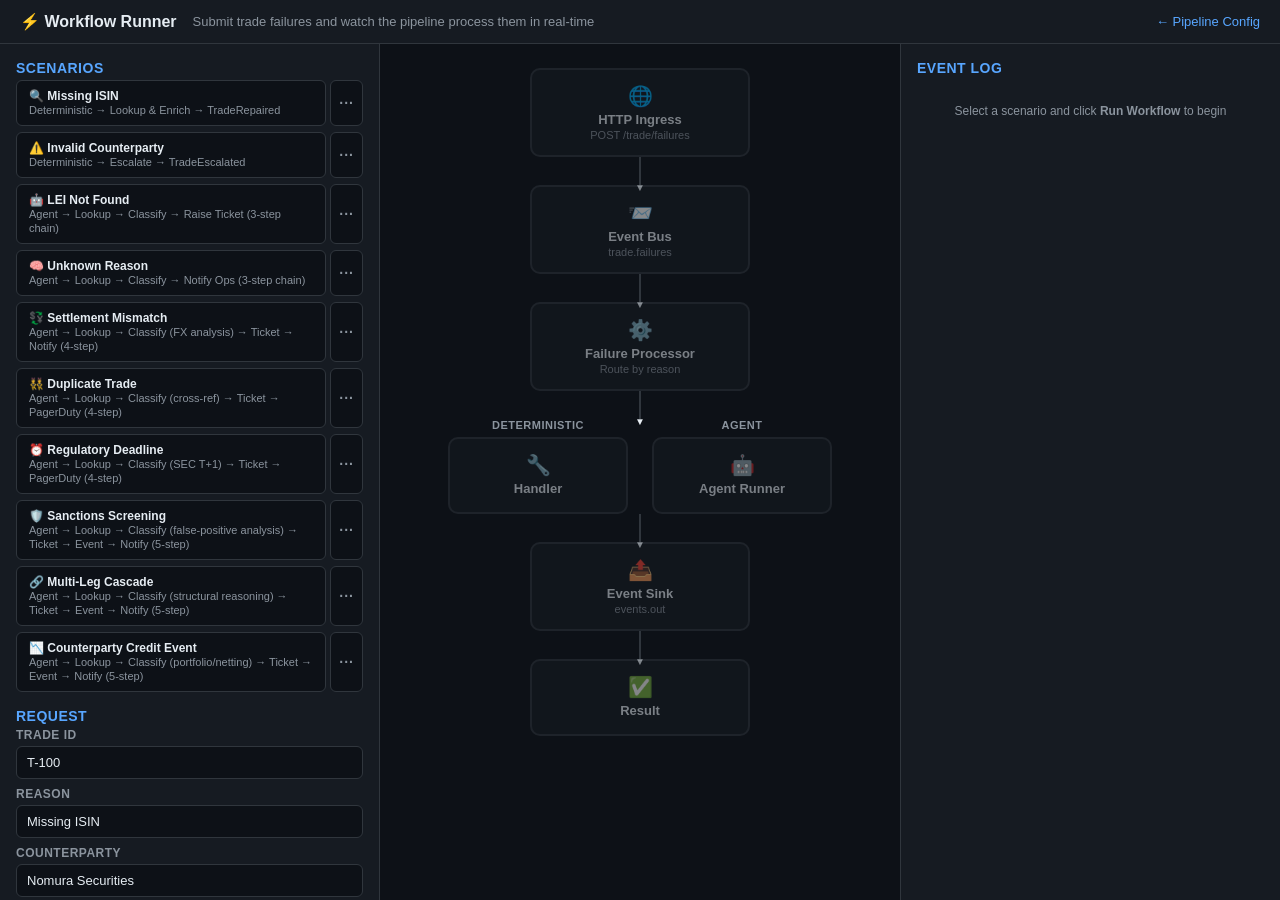
==== agent-app/src/main/resources/webroot/workflow.html @ 91524df2 "feat: enhance workflow UI with scenario menus and API call display - Updated workflow.html to includ" ====
<!DOCTYPE html>
<html lang="en">
<head>
  <meta charset="UTF-8">
  <meta name="viewport" content="width=device-width, initial-scale=1.0">
  <title>Workflow Runner — vertx5-mcp</title>
  <link rel="stylesheet" href="workflow.css">
</head>
<body>
  <div class="app">
    <!-- ─── Header ──────────────────────────────────────────────── -->
    <header>
      <h1>⚡ Workflow Runner</h1>
      <span class="subtitle">Submit trade failures and watch the pipeline process them in real-time</span>
      <span class="subtitle" style="margin-left:auto;">
        <a id="pipelineConfigLink" href="#" style="color:var(--accent);text-decoration:none;">← Pipeline Config</a>
      </span>
    </header>

    <!-- ─── Left: Control Panel ─────────────────────────────────── -->
    <div class="control-panel">
      <div>
        <h2>Scenarios</h2>
        <div class="scenarios">
          <div class="scenario-row">
            <button class="scenario-btn" onclick="loadScenario('missing-isin')">
              <span class="scenario-label">🔍 Missing ISIN</span>
              <span class="scenario-desc">Deterministic → Lookup &amp; Enrich → TradeRepaired</span>
            </button>
            <button class="scenario-menu-btn" onclick="toggleScenarioMenu(event,'missing-isin')" title="Show API call">···</button>
          </div>
          <div class="scenario-row">
            <button class="scenario-btn" onclick="loadScenario('invalid-cpty')">
              <span class="scenario-label">⚠️ Invalid Counterparty</span>
              <span class="scenario-desc">Deterministic → Escalate → TradeEscalated</span>
            </button>
            <button class="scenario-menu-btn" onclick="toggleScenarioMenu(event,'invalid-cpty')" title="Show API call">···</button>
          </div>
          <div class="scenario-row">
            <button class="scenario-btn" onclick="loadScenario('lei-not-found')">
              <span class="scenario-label">🤖 LEI Not Found</span>
              <span class="scenario-desc">Agent → Lookup → Classify → Raise Ticket (3-step chain)</span>
            </button>
            <button class="scenario-menu-btn" onclick="toggleScenarioMenu(event,'lei-not-found')" title="Show API call">···</button>
          </div>
          <div class="scenario-row">
            <button class="scenario-btn" onclick="loadScenario('unknown')">
              <span class="scenario-label">🧠 Unknown Reason</span>
              <span class="scenario-desc">Agent → Lookup → Classify → Notify Ops (3-step chain)</span>
            </button>
            <button class="scenario-menu-btn" onclick="toggleScenarioMenu(event,'unknown')" title="Show API call">···</button>
          </div>
          <div class="scenario-row">
            <button class="scenario-btn" onclick="loadScenario('amount-mismatch')">
              <span class="scenario-label">💱 Settlement Mismatch</span>
              <span class="scenario-desc">Agent → Lookup → Classify (FX analysis) → Ticket → Notify (4-step)</span>
            </button>
            <button class="scenario-menu-btn" onclick="toggleScenarioMenu(event,'amount-mismatch')" title="Show API call">···</button>
          </div>
          <div class="scenario-row">
            <button class="scenario-btn" onclick="loadScenario('duplicate')">
              <span class="scenario-label">👯 Duplicate Trade</span>
              <span class="scenario-desc">Agent → Lookup → Classify (cross-ref) → Ticket → PagerDuty (4-step)</span>
            </button>
            <button class="scenario-menu-btn" onclick="toggleScenarioMenu(event,'duplicate')" title="Show API call">···</button>
          </div>
          <div class="scenario-row">
            <button class="scenario-btn" onclick="loadScenario('regulatory')">
              <span class="scenario-label">⏰ Regulatory Deadline</span>
              <span class="scenario-desc">Agent → Lookup → Classify (SEC T+1) → Ticket → PagerDuty (4-step)</span>
            </button>
            <button class="scenario-menu-btn" onclick="toggleScenarioMenu(event,'regulatory')" title="Show API call">···</button>
          </div>
          <div class="scenario-row">
            <button class="scenario-btn" onclick="loadScenario('sanctions')">
              <span class="scenario-label">🛡️ Sanctions Screening</span>
              <span class="scenario-desc">Agent → Lookup → Classify (false-positive analysis) → Ticket → Event → Notify (5-step)</span>
            </button>
            <button class="scenario-menu-btn" onclick="toggleScenarioMenu(event,'sanctions')" title="Show API call">···</button>
          </div>
          <div class="scenario-row">
            <button class="scenario-btn" onclick="loadScenario('cascade')">
              <span class="scenario-label">🔗 Multi-Leg Cascade</span>
              <span class="scenario-desc">Agent → Lookup → Classify (structural reasoning) → Ticket → Event → Notify (5-step)</span>
            </button>
            <button class="scenario-menu-btn" onclick="toggleScenarioMenu(event,'cascade')" title="Show API call">···</button>
          </div>
          <div class="scenario-row">
            <button class="scenario-btn" onclick="loadScenario('credit-event')">
              <span class="scenario-label">📉 Counterparty Credit Event</span>
              <span class="scenario-desc">Agent → Lookup → Classify (portfolio/netting) → Ticket → Event → Notify (5-step)</span>
            </button>
            <button class="scenario-menu-btn" onclick="toggleScenarioMenu(event,'credit-event')" title="Show API call">···</button>
          </div>
        </div>

        <!-- ─── Scenario API call popup ──────────────────────── -->
        <div class="scenario-popup" id="scenarioPopup" style="display:none;">
          <div class="scenario-popup-header">
            <span id="scenarioPopupTitle">API Call</span>
            <button class="scenario-popup-close" onclick="closeScenarioPopup()">✕</button>
          </div>
          <pre class="scenario-popup-code" id="scenarioPopupCode"></pre>
          <button class="scenario-popup-copy" onclick="copyScenarioPopup()">Copy</button>
        </div>
      </div>

      <div>
        <h2>Request</h2>
        <div class="form-group">
          <label>Trade ID</label>
          <input type="text" id="tradeId" value="T-100" placeholder="e.g. T-100">
        </div>
        <div class="form-group" style="margin-top:8px;">
          <label>Reason</label>
          <input type="text" id="reason" value="Missing ISIN" placeholder="e.g. Missing ISIN">
        </div>
        <div class="form-group" style="margin-top:8px;">
          <label>Counterparty</label>
          <input type="text" id="counterparty" value="" placeholder="e.g. Acme Corp">
        </div>
        <div class="form-group" style="margin-top:8px;">
          <label>Instrument</label>
          <input type="text" id="instrument" value="" placeholder="e.g. AAPL 5Y CDS">
        </div>
        <div style="display:flex;gap:8px;margin-top:8px;">
          <div class="form-group" style="flex:1;">
            <label>Notional</label>
            <input type="text" id="notional" value="" placeholder="e.g. 5000000">
          </div>
          <div class="form-group" style="flex:0 0 80px;">
            <label>Currency</label>
            <input type="text" id="currency" value="" placeholder="USD">
          </div>
        </div>
        <div style="display:flex;gap:8px;margin-top:8px;">
          <div class="form-group" style="flex:1;">
            <label>Settlement Date</label>
            <input type="text" id="settlementDate" value="" placeholder="2026-03-05">
          </div>
          <div class="form-group" style="flex:1;">
            <label>Book / Venue</label>
            <input type="text" id="book" value="" placeholder="e.g. NYC-FI">
          </div>
        </div>
        <div class="form-group" style="margin-top:8px;">
          <label>Alt IDs (optional)</label>
          <input type="text" id="altIds" value="" placeholder="e.g. CUSIP-123">
        </div>
      </div>

      <div style="display:flex;gap:8px;">
        <button class="run-btn" id="runBtn" onclick="runWorkflow()" style="flex:1;">▶ Run Workflow</button>
        <button class="xml-btn" id="xmlBtn" onclick="viewTradeXml()">📄 XML</button>
      </div>
      <button class="reset-btn" onclick="resetAll()">Reset</button>

      <div class="summary-bar" id="summaryBar" style="display:none;">
        <span id="summaryText"></span>
        <span id="summaryPath"></span>
      </div>
    </div>

    <!-- ─── Center: Flow Diagram ────────────────────────────────── -->
    <div class="flow-panel">
      <!-- 1. HTTP Ingress -->
      <div class="flow-stage">
        <div class="stage-node idle" id="stage-http">
          <div class="stage-icon">🌐</div>
          <div class="stage-title">HTTP Ingress</div>
          <div class="stage-detail" id="stage-http-detail">POST /trade/failures</div>
        </div>
      </div>
      <div class="flow-arrow" id="arrow-1"></div>

      <!-- 2. Event Bus -->
      <div class="flow-stage">
        <div class="stage-node idle" id="stage-bus">
          <div class="stage-icon">📨</div>
          <div class="stage-title">Event Bus</div>
          <div class="stage-detail" id="stage-bus-detail">trade.failures</div>
        </div>
      </div>
      <div class="flow-arrow" id="arrow-2"></div>

      <!-- 3. Processor -->
      <div class="flow-stage">
        <div class="stage-node idle" id="stage-processor">
          <div class="stage-icon">⚙️</div>
          <div class="stage-title">Failure Processor</div>
          <div class="stage-detail" id="stage-processor-detail">Route by reason</div>
        </div>
      </div>
      <div class="flow-arrow" id="arrow-3"></div>

      <!-- 4. Branch: Deterministic vs Agent -->
      <div class="flow-branch">
        <!-- Deterministic Arm -->
        <div class="flow-branch-arm" id="arm-deterministic">
          <div class="branch-label" id="label-deterministic">Deterministic</div>
          <div class="stage-node idle" id="stage-handler" style="min-width:180px;">
            <div class="stage-icon">🔧</div>
            <div class="stage-title">Handler</div>
            <div class="stage-detail" id="stage-handler-detail"></div>
          </div>
        </div>
        <!-- Agent Arm -->
        <div class="flow-branch-arm" id="arm-agent">
          <div class="branch-label" id="label-agent">Agent</div>
          <div class="stage-node idle" id="stage-agent" style="min-width:180px;">
            <div class="stage-icon">🤖</div>
            <div class="stage-title">Agent Runner</div>
            <div class="stage-detail" id="stage-agent-detail"></div>
          </div>
          <div class="sub-steps" id="agent-sub-steps">
            <!-- dynamically added -->
          </div>
        </div>
      </div>
      <div class="flow-arrow" id="arrow-4"></div>

      <!-- 5. Event Sink -->
      <div class="flow-stage">
        <div class="stage-node idle" id="stage-eventsink">
          <div class="stage-icon">📤</div>
          <div class="stage-title">Event Sink</div>
          <div class="stage-detail" id="stage-eventsink-detail">events.out</div>
        </div>
      </div>
      <div class="flow-arrow" id="arrow-5"></div>

      <!-- 6. Result -->
      <div class="flow-stage">
        <div class="stage-node idle" id="stage-result">
          <div class="stage-icon">✅</div>
          <div class="stage-title">Result</div>
          <div class="stage-detail" id="stage-result-detail"></div>
        </div>
      </div>
    </div>

    <!-- ─── Right: Event Log ────────────────────────────────────── -->
    <div class="event-panel">
      <h2>Event Log</h2>
      <div class="event-log" id="eventLog">
        <div style="color:var(--muted);font-size:12px;padding:20px 0;text-align:center;">
          Select a scenario and click <b>Run Workflow</b> to begin
        </div>
      </div>
    </div>
  </div>

  <!-- ─── Response Overlay ──────────────────────────────────────── -->
  <div class="response-overlay" id="responseOverlay">
    <div class="response-card">
      <h3>Workflow Result</h3>
      <pre id="responseJson"></pre>
      <button class="close-btn" onclick="closeOverlay()">Close</button>
    </div>
  </div>

  <!-- ─── Trade XML Overlay ─────────────────────────────────────── -->
  <div class="response-overlay" id="xmlOverlay">
    <div class="response-card" style="max-width:750px;">
      <h3 id="xmlTitle">Trade XML</h3>
      <div style="font-size:11px;color:var(--muted);margin-bottom:8px;">Source document from upstream trade capture / settlement system</div>
      <pre id="xmlContent" style="max-height:60vh;overflow:auto;font-size:11px;line-height:1.5;"></pre>
      <button class="close-btn" onclick="document.getElementById('xmlOverlay').classList.remove('visible')">Close</button>
    </div>
  </div>

  <script>
    // ── Bootstrap: resolve pipeline config UI link ────────────────────
    fetch('/workflow/api/config')
      .then(r => r.json())
      .then(cfg => {
        const port = cfg.pipelineUiPort || 8081;
        const link = document.getElementById('pipelineConfigLink');
        link.href = window.location.protocol + '//' + window.location.hostname + ':' + port + '/ui/';
      })
      .catch(() => { /* leave href=#, link simply won't navigate */ });

    // ── State ────────────────────────────────────────────────────────
    let running = false;
    let eventSource = null;
    let runCounter = 0;

    const scenarios = {
      'missing-isin':    { tradeId: 'T-100', reason: 'Missing ISIN',
                           counterparty: 'Nomura Securities', instrument: 'Toyota Motor 3.5% 2028', notional: '10000000', currency: 'JPY', settlementDate: '2026-03-05', book: 'TKY-FI', altIds: '' },
      'invalid-cpty':    { tradeId: 'T-200', reason: 'Invalid Counterparty',
                           counterparty: 'UNKNOWN_ENTITY', instrument: 'US Treasury 10Y Note', notional: '25000000', currency: 'USD', settlementDate: '2026-03-04', book: 'NYC-GOV', altIds: '' },
      'lei-not-found':   { tradeId: 'T-300', reason: 'LEI not found',
                           counterparty: 'Silverlake Capital', instrument: 'Silverlake 5Y CDS', notional: '5000000', currency: 'USD', settlementDate: '2026-03-06', book: 'NYC-CR', altIds: '' },
      'unknown':         { tradeId: 'T-400', reason: 'Suspicious pattern',
                           counterparty: 'Deutsche Bank AG', instrument: 'EUR/USD FX Forward', notional: '15000000', currency: 'EUR', settlementDate: '2026-03-07', book: 'LDN-FX', altIds: '' },
      'amount-mismatch': { tradeId: 'T-500', reason: 'Settlement amount mismatch',
                           counterparty: 'BNP Paribas', instrument: 'Airbus SE 2.75% 2030', notional: '8000000', currency: 'EUR', settlementDate: '2026-03-04', book: 'PAR-FI', altIds: '' },
      'duplicate':       { tradeId: 'T-600', reason: 'Possible duplicate trade',
                           counterparty: 'Goldman Sachs', instrument: 'Apple Inc 3.25% 2029', notional: '12000000', currency: 'USD', settlementDate: '2026-03-05', book: 'NYC-IG', altIds: '' },
      'regulatory':      { tradeId: 'T-700', reason: 'Regulatory T+1 deadline at risk',
                           counterparty: 'Morgan Stanley', instrument: 'MSFT Equity Swap', notional: '20000000', currency: 'USD', settlementDate: '2026-03-04', book: 'NYC-EQ', altIds: '' },
      'sanctions':       { tradeId: 'T-800', reason: 'OFAC sanctions screening flag on counterparty',
                           counterparty: 'Meridian Trading FZE', instrument: 'Meridian 5Y CDS', notional: '5000000', currency: 'USD', settlementDate: '2026-03-04', book: 'LDN-EM', altIds: '' },
      'cascade':         { tradeId: 'T-900', reason: 'Linked trade cascade failure on swap leg',
                           counterparty: 'Global Bank AG', instrument: 'EUR IRS 10Y Pay Fixed', notional: '50000000', currency: 'EUR', settlementDate: '2026-03-05', book: 'FFT-RATES', altIds: '' },
      'credit-event':    { tradeId: 'T-1000', reason: 'Counterparty credit downgrade detected',
                           counterparty: 'Sterling & Hart Capital', instrument: 'Portfolio (4 positions)', notional: '19800000', currency: 'USD', settlementDate: '2026-03-04', book: 'LDN-CR', altIds: '' },
    };

    // ── Scenario popup ───────────────────────────────────────────────
    function buildPayload(key) {
      const s = scenarios[key];
      if (!s) return {};
      const p = {};
      if (s.tradeId)       p.tradeId       = s.tradeId;
      if (s.reason)        p.reason        = s.reason;
      if (s.counterparty)  p.counterparty  = s.counterparty;
      if (s.instrument)    p.instrument    = s.instrument;
      if (s.notional)      p.notional      = s.notional;
      if (s.currency)      p.currency      = s.currency;
      if (s.settlementDate) p.settlementDate = s.settlementDate;
      if (s.book)          p.book          = s.book;
      if (s.altIds)        p.altIds        = s.altIds;
      return p;
    }

    function toggleScenarioMenu(e, key) {
      e.stopPropagation();
      const popup = document.getElementById('scenarioPopup');
      const btn = e.currentTarget;
      const row = btn.closest('.scenario-row');
      const s = scenarios[key];
      const label = row.querySelector('.scenario-label').textContent;

      // position popup below the row
      const rect = row.getBoundingClientRect();
      const panelRect = row.closest('.control-panel').getBoundingClientRect();
      popup.style.top  = (rect.bottom - panelRect.top + row.closest('.control-panel').scrollTop + 4) + 'px';
      popup.style.left = '0';
      popup.style.right = '0';

      if (popup.style.display !== 'none' && popup.dataset.key === key) {
        closeScenarioPopup(); return;
      }
      popup.dataset.key = key;

      const payload = buildPayload(key);
      const json = JSON.stringify(payload, null, 2);
      const curl = 'curl -s -X POST http://localhost:8080/trade/failures \\\n'
                 + '  -H \'content-type: application/json\' \\\n'
                 + '  -d \'' + JSON.stringify(payload) + "'";

      document.getElementById('scenarioPopupTitle').textContent = label.replace(/^[^\w]+/, '').trim();
      document.getElementById('scenarioPopupCode').textContent = curl + '\n\n# Payload\n' + json;
      popup.style.display = 'block';
    }

    function closeScenarioPopup() {
      document.getElementById('scenarioPopup').style.display = 'none';
    }

    function copyScenarioPopup() {
      const text = document.getElementById('scenarioPopupCode').textContent;
      navigator.clipboard.writeText(text).then(() => {
        const btn = document.querySelector('.scenario-popup-copy');
        btn.textContent = 'Copied!';
        setTimeout(() => btn.textContent = 'Copy', 1500);
      });
    }

    // close popup when clicking outside
    document.addEventListener('click', e => {
      const popup = document.getElementById('scenarioPopup');
      if (!popup.contains(e.target) && !e.target.classList.contains('scenario-menu-btn')) {
        closeScenarioPopup();
      }
    });

    // ── Scenario loader ──────────────────────────────────────────────
    function loadScenario(key) {
      const s = scenarios[key];
      if (!s) return;
      document.getElementById('tradeId').value = s.tradeId;
      document.getElementById('reason').value = s.reason;
      document.getElementById('counterparty').value = s.counterparty || '';
      document.getElementById('instrument').value = s.instrument || '';
      document.getElementById('notional').value = s.notional || '';
      document.getElementById('currency').value = s.currency || '';
      document.getElementById('settlementDate').value = s.settlementDate || '';
      document.getElementById('book').value = s.book || '';
      document.getElementById('altIds').value = s.altIds || '';
      // highlight the clicked button
      document.querySelectorAll('.scenario-btn').forEach(b => b.style.borderColor = '');
      event.currentTarget.style.borderColor = 'var(--accent)';
    }

    // ── View Trade XML ──────────────────────────────────────────────
    async function viewTradeXml() {
      const tradeId = document.getElementById('tradeId').value.trim();
      if (!tradeId) { alert('Enter a Trade ID first'); return; }
      try {
        const res = await fetch('/workflow/api/trade/' + encodeURIComponent(tradeId));
        if (!res.ok) {
          alert('No trade XML found for ' + tradeId);
          return;
        }
        const xml = await res.text();
        document.getElementById('xmlTitle').textContent = 'Trade XML \u2014 ' + tradeId;
        document.getElementById('xmlContent').innerHTML = highlightXml(xml);
        document.getElementById('xmlOverlay').classList.add('visible');
      } catch (e) {
        alert('Error fetching trade XML: ' + e.message);
      }
    }

    function highlightXml(xml) {
      // tokenise then highlight — avoids regex passes clobbering each other
      const esc = c => c.replace(/&/g,'&amp;').replace(/</g,'&lt;').replace(/>/g,'&gt;').replace(/"/g,'&quot;');
      const CLR_TAG  = '#58a6ff'; // cyan  — tag names
      const CLR_ATTR = '#7ee787'; // green — attribute names
      const CLR_VAL  = '#f0883e'; // orange — attribute values
      const CLR_CMT  = '#8b949e'; // grey  — comments
      const CLR_HDR  = '#8b949e'; // grey  — <?xml ...?>

      let out = '';
      let i = 0;
      while (i < xml.length) {
        // XML comment
        if (xml.startsWith('<!--', i)) {
          const end = xml.indexOf('-->', i);
          const cmtEnd = end < 0 ? xml.length : end + 3;
          out += '<span style="color:' + CLR_CMT + '">' + esc(xml.substring(i, cmtEnd)) + '</span>';
          i = cmtEnd; continue;
        }
        // Processing instruction <?...?>
        if (xml.startsWith('<?', i)) {
          const end = xml.indexOf('?>', i);
          const piEnd = end < 0 ? xml.length : end + 2;
          out += '<span style="color:' + CLR_HDR + '">' + esc(xml.substring(i, piEnd)) + '</span>';
          i = piEnd; continue;
        }
        // Tag (opening, closing, self-closing)
        if (xml[i] === '<') {
          const end = xml.indexOf('>', i);
          if (end < 0) { out += esc(xml.substring(i)); break; }
          const raw = xml.substring(i, end + 1);
          // parse tag: name + attributes
          const m = raw.match(/^<(\/?)([\w:\-]+)([\s\S]*?)(\/?)>$/);
          if (m) {
            const slash1 = m[1], tagName = m[2], attrStr = m[3], slash2 = m[4];
            out += '&lt;' + esc(slash1)
              + '<span style="color:' + CLR_TAG + '">' + esc(tagName) + '</span>';
            // highlight attributes
            if (attrStr) {
              out += attrStr.replace(/([\w:\-]+)\s*=\s*"([^"]*)"/g, function(_, name, val) {
                return ' <span style="color:' + CLR_ATTR + '">' + esc(name) + '</span>'
                  + '=<span style="color:' + CLR_VAL + '">&quot;' + esc(val) + '&quot;</span>';
              }).replace(/([\w:\-]+)\s*=\s*'([^']*)'/g, function(_, name, val) {
                return ' <span style="color:' + CLR_ATTR + '">' + esc(name) + '</span>'
                  + '=<span style="color:' + CLR_VAL + '">&#39;' + esc(val) + '&#39;</span>';
              });
            }
            out += esc(slash2) + '&gt;';
          } else {
            out += esc(raw);
          }
          i = end + 1; continue;
        }
        // Text content
        const next = xml.indexOf('<', i);
        const textEnd = next < 0 ? xml.length : next;
        out += esc(xml.substring(i, textEnd));
        i = textEnd;
      }
      return out;
    }

    // ── Reset ────────────────────────────────────────────────────────
    function resetAll() {
      if (eventSource) { eventSource.close(); eventSource = null; }
      running = false;
      document.getElementById('runBtn').disabled = false;
      document.getElementById('runBtn').textContent = '▶ Run Workflow';
      document.getElementById('runBtn').classList.remove('running');
      document.getElementById('summaryBar').style.display = 'none';
      // reset stages
      document.querySelectorAll('.stage-node').forEach(n => {
        n.className = 'stage-node idle';
        const det = n.querySelector('.stage-detail');
        if (det) det.textContent = det.dataset.default || det.textContent;
      });
      document.querySelectorAll('.flow-arrow').forEach(a => a.className = 'flow-arrow');
      document.querySelectorAll('.branch-label').forEach(l => l.className = 'branch-label');
      document.getElementById('agent-sub-steps').innerHTML = '';
      // save defaults
      saveDefaults();
      // reset event log
      document.getElementById('eventLog').innerHTML =
        '<div style="color:var(--muted);font-size:12px;padding:20px 0;text-align:center;">' +
        'Select a scenario and click <b>Run Workflow</b> to begin</div>';
    }

    function saveDefaults() {
      document.querySelectorAll('.stage-detail').forEach(d => {
        if (!d.dataset.default) d.dataset.default = d.textContent;
      });
    }
    saveDefaults();

    // ── Stage updates ────────────────────────────────────────────────
    function setStage(id, state, detail) {
      const node = document.getElementById('stage-' + id);
      if (!node) return;
      node.className = 'stage-node ' + state;
      if (detail) {
        const det = node.querySelector('.stage-detail');
        if (det) det.textContent = detail;
      }
    }

    function setArrow(id, state) {
      const arrow = document.getElementById('arrow-' + id);
      if (arrow) arrow.className = 'flow-arrow ' + state;
    }

    function setBranchLabel(branch, state) {
      const label = document.getElementById('label-' + branch);
      if (label) label.className = 'branch-label ' + state;
    }

    function addAgentSubStep(title, state, reasoning) {
      const container = document.getElementById('agent-sub-steps');
      const arrow = document.createElement('div');
      arrow.className = 'flow-arrow ' + (state === 'done' ? 'done' : 'active');
      arrow.style.height = '18px';
      container.appendChild(arrow);

      const step = document.createElement('div');
      step.className = 'sub-step ' + state;
      const titleDiv = document.createElement('div');
      titleDiv.className = 'sub-step-title';
      titleDiv.textContent = title;
      step.appendChild(titleDiv);
      if (reasoning) {
        const reasonDiv = document.createElement('div');
        reasonDiv.className = 'sub-step-reasoning';
        reasonDiv.textContent = '"' + reasoning + '"';
        step.appendChild(reasonDiv);
      }
      container.appendChild(step);
      return step;
    }

    function startIterationGroup(stepLabel) {
      const container = document.getElementById('agent-sub-steps');
      const group = document.createElement('div');
      group.className = 'iteration-group';
      group.id = 'iter-group-' + stepLabel;
      const label = document.createElement('div');
      label.className = 'iteration-label';
      label.textContent = stepLabel;
      group.appendChild(label);
      container.appendChild(group);
      return group;
    }

    function addSubStepToGroup(group, title, state, reasoning) {
      const arrow = document.createElement('div');
      arrow.className = 'flow-arrow ' + (state === 'done' ? 'done' : 'active');
      arrow.style.height = '14px';
      group.appendChild(arrow);

      const step = document.createElement('div');
      step.className = 'sub-step ' + state;
      const titleDiv = document.createElement('div');
      titleDiv.className = 'sub-step-title';
      titleDiv.textContent = title;
      step.appendChild(titleDiv);
      if (reasoning) {
        const reasonDiv = document.createElement('div');
        reasonDiv.className = 'sub-step-reasoning';
        reasonDiv.textContent = '"' + reasoning + '"';
        step.appendChild(reasonDiv);
      }
      group.appendChild(step);
      return step;
    }

    // ── Event log ────────────────────────────────────────────────────
    function logEvent(stage, title, detail, cssClass) {
      const log = document.getElementById('eventLog');
      // remove placeholder
      if (log.querySelector('div[style]')) log.innerHTML = '';

      const entry = document.createElement('div');
      entry.className = 'event-entry stage-' + (cssClass || stage);

      const time = new Date().toLocaleTimeString('en-GB', { hour12: false, fractionalSecondDigits: 3 });
      entry.innerHTML =
        '<span class="event-time">' + time + '</span>' +
        '<div class="event-stage">' + escapeHtml(title) + '</div>' +
        (detail ? '<div class="event-data">' + escapeHtml(detail) + '</div>' : '');
      log.appendChild(entry);
      entry.scrollIntoView({ behavior: 'smooth', block: 'end' });
    }

    /** Log a rich reasoning entry with a blockquote and action arrow */
    function logReasoning(stepLabel, reasoning, toolName) {
      const log = document.getElementById('eventLog');
      if (log.querySelector('div[style]')) log.innerHTML = '';

      const entry = document.createElement('div');
      entry.className = 'event-entry stage-reasoning';
      const time = new Date().toLocaleTimeString('en-GB', { hour12: false, fractionalSecondDigits: 3 });
      entry.innerHTML =
        '<span class="event-time">' + time + '</span>' +
        '<div class="event-stage">🧠 ' + escapeHtml(stepLabel) + ' — LLM Reasoning</div>' +
        '<div class="reasoning-quote">' + escapeHtml(reasoning || 'Deciding next action…') + '</div>' +
        '<div class="reasoning-action"><span class="action-arrow">→</span> Calls <b>' + escapeHtml(toolName) + '</b></div>';
      log.appendChild(entry);
      entry.scrollIntoView({ behavior: 'smooth', block: 'end' });
    }

    /** Log a rich tool result entry with key/value summary and expandable JSON */
    function logToolResult(toolName, toolIcon, toolResult) {
      const log = document.getElementById('eventLog');
      if (log.querySelector('div[style]')) log.innerHTML = '';

      const entry = document.createElement('div');
      entry.className = 'event-entry stage-tool';
      const time = new Date().toLocaleTimeString('en-GB', { hour12: false, fractionalSecondDigits: 3 });

      // Build key-value summary from top-level fields
      let summaryHtml = '';
      const skipKeys = new Set(['status']);
      const summaryKeys = Object.keys(toolResult).filter(k => !skipKeys.has(k) && typeof toolResult[k] !== 'object').slice(0, 4);
      for (const key of summaryKeys) {
        summaryHtml += '<div class="tool-kv"><span class="tool-key">' + escapeHtml(key) + ':</span><span class="tool-val">' + escapeHtml(String(toolResult[key])) + '</span></div>';
      }

      const detailId = 'detail-' + Date.now() + '-' + Math.random().toString(36).slice(2, 6);
      entry.innerHTML =
        '<span class="event-time">' + time + '</span>' +
        '<div class="event-stage">' + toolIcon + ' ' + escapeHtml(toolName) + ' → ' + escapeHtml(toolResult.status || 'ok') + '</div>' +
        (summaryHtml ? '<div class="tool-summary">' + summaryHtml + '</div>' : '') +
        '<button class="tool-detail-toggle" onclick="document.getElementById(\'' + detailId + '\').classList.toggle(\'expanded\')">show full result</button>' +
        '<div class="tool-detail-json" id="' + detailId + '">' + escapeHtml(JSON.stringify(toolResult, null, 2)) + '</div>';
      log.appendChild(entry);
      entry.scrollIntoView({ behavior: 'smooth', block: 'end' });
    }

    function escapeHtml(s) {
      return String(s).replace(/&/g,'&amp;').replace(/</g,'&lt;').replace(/>/g,'&gt;');
    }

    // ── Run workflow ─────────────────────────────────────────────────
    async function runWorkflow() {
      if (running) return;
      running = true;
      runCounter++;
      const runId = runCounter;

      const btn = document.getElementById('runBtn');
      btn.disabled = true;
      btn.textContent = '⏳ Running…';
      btn.classList.add('running');

      // reset diagram
      document.querySelectorAll('.stage-node').forEach(n => n.className = 'stage-node idle');
      document.querySelectorAll('.flow-arrow').forEach(a => a.className = 'flow-arrow');
      document.querySelectorAll('.branch-label').forEach(l => l.className = 'branch-label');
      document.getElementById('agent-sub-steps').innerHTML = '';
      document.getElementById('summaryBar').style.display = 'none';
      document.getElementById('eventLog').innerHTML = '';

      const tradeId = document.getElementById('tradeId').value.trim() || 'T-100';
      const reason = document.getElementById('reason').value.trim() || 'Missing ISIN';
      const counterparty = document.getElementById('counterparty').value.trim();
      const instrument = document.getElementById('instrument').value.trim();
      const notional = document.getElementById('notional').value.trim();
      const currency = document.getElementById('currency').value.trim();
      const settlementDate = document.getElementById('settlementDate').value.trim();
      const book = document.getElementById('book').value.trim();
      const altIds = document.getElementById('altIds').value.trim();

      const payload = { tradeId, reason };
      if (counterparty) payload.counterparty = counterparty;
      if (instrument) payload.instrument = instrument;
      if (notional) payload.notional = notional;
      if (currency) payload.currency = currency;
      if (settlementDate) payload.settlementDate = settlementDate;
      if (book) payload.book = book;
      if (altIds) payload.altIds = altIds;

      // ── Step 1: HTTP send ──────────────────────────────────────
      logEvent('http', 'HTTP Request', 'POST /trade/failures\n' + JSON.stringify(payload, null, 2));
      setStage('http', 'active', 'Sending POST…');
      setArrow('1', 'active');
      await sleep(400);

      // ── Connect SSE for domain events ──────────────────────────
      if (eventSource) eventSource.close();
      eventSource = new EventSource('/workflow/api/events?tradeId=' + encodeURIComponent(tradeId));
      eventSource.addEventListener('domain-event', (e) => {
        try {
          const evt = JSON.parse(e.data);
          logEvent('event', '📤 ' + (evt.type || 'Event'), JSON.stringify(evt, null, 2), 'event');
          setStage('eventsink', 'done', evt.type || 'received');
          setArrow('4', 'done');
        } catch (err) { /* ignore */ }
      });
      eventSource.addEventListener('stage', (e) => {
        try {
          const stage = JSON.parse(e.data);
          handleStageEvent(stage);
        } catch (err) { /* ignore */ }
      });

      // ── Step 2: Send to API ────────────────────────────────────
      setStage('http', 'done', 'POST sent');
      setStage('bus', 'active', 'trade.failures');
      setArrow('1', 'done');
      logEvent('bus', 'Event Bus Dispatch', 'address: trade.failures', 'bus');
      await sleep(300);

      setStage('bus', 'done');
      setArrow('2', 'done');
      setStage('processor', 'active', 'Routing…');
      logEvent('processor', 'Failure Processor', 'Evaluating reason: "' + reason + '"', 'processor');

      try {
        const resp = await fetch('/workflow/api/run', {
          method: 'POST',
          headers: { 'Content-Type': 'application/json' },
          body: JSON.stringify(payload),
        });
        const result = await resp.json();

        if (runId !== runCounter) return; // stale run

        // ── Animate based on path ─────────────────────────────────
        const path = result.path || 'unknown';
        setStage('processor', 'done', 'Routed → ' + path);
        setArrow('3', 'done');

        if (path === 'deterministic') {
          await animateDeterministic(result, reason);
        } else if (path === 'agent') {
          await animateAgent(result);
        }

        // ── Final result ──────────────────────────────────────────
        setArrow('5', 'done');
        setStage('result', 'done', result.status === 'ok' ? 'Success' : 'Error');
        logEvent('result', '✅ Workflow Complete',
          'Path: ' + path + '\n' + JSON.stringify(result, null, 2), 'result');

        // summary bar
        showSummary(path, result);

      } catch (err) {
        setStage('processor', 'error', 'Error');
        setStage('result', 'error', err.message);
        logEvent('error', '❌ Error', err.message, 'error');
      } finally {
        // close SSE after a short delay to catch late events
        setTimeout(() => { if (eventSource) { eventSource.close(); eventSource = null; } }, 2000);
        running = false;
        btn.disabled = false;
        btn.textContent = '▶ Run Workflow';
        btn.classList.remove('running');
      }
    }

    // ── Deterministic path animation ─────────────────────────────────
    async function animateDeterministic(result, reason) {
      setBranchLabel('deterministic', 'active');
      const handlerType = reason === 'Missing ISIN' ? 'lookup-enrich' : 'escalate';
      setStage('handler', 'active', handlerType);
      logEvent('processor', '🔧 Deterministic Handler', 'type: ' + handlerType + '\nreason: ' + reason, 'processor');
      await sleep(600);

      setStage('handler', 'done', handlerType);
      setBranchLabel('deterministic', 'done');
      setStage('agent', 'skipped');
      setBranchLabel('agent', '');

      const resultEvent = result.resultEvent;
      if (resultEvent) {
        logEvent('event', '📤 ' + (resultEvent.type || 'Event'), JSON.stringify(resultEvent, null, 2), 'event');
        setStage('eventsink', 'done', resultEvent.type);
        setArrow('4', 'done');
      }
    }

    // ── Agent path animation ─────────────────────────────────────────
    async function animateAgent(result) {
      setBranchLabel('agent', 'active');
      setStage('handler', 'skipped');
      setBranchLabel('deterministic', '');
      setStage('agent', 'active', 'Multi-step reasoning…');
      logEvent('agent', '🤖 Agent Runner',
        'Forwarded to agent.required — beginning multi-step reasoning chain', 'agent');
      await sleep(400);

      const trail = result.trail || [];
      const totalSteps = trail.length || 1;

      for (let i = 0; i < trail.length; i++) {
        const entry = trail[i];
        const cmd = entry.command || {};
        const toolResult = entry.toolResult || {};
        const tool = cmd.tool || 'unknown';
        const reasoning = cmd.reasoning || '';
        const stop = cmd.stop;
        const stepLabel = 'Step ' + (i + 1) + '/' + totalSteps;

        const toolIcon = tool.startsWith('data.') ? '🔎'
          : tool.startsWith('case.classify') ? '🏷️'
          : tool.startsWith('case.raise') ? '🎫'
          : tool.startsWith('comms.') ? '📣'
          : '🔧';

        // Create a visual iteration group in the flow diagram
        const group = startIterationGroup(stepLabel);

        // ── Reasoning phase ──────────────────────────────────
        setStage('agent', 'active', stepLabel + ': Thinking…');
        addSubStepToGroup(group, '🧠 Reasoning', 'active', reasoning);
        logReasoning(stepLabel, reasoning, tool);
        await sleep(600);

        // Mark reasoning done
        group.querySelectorAll('.sub-step').forEach(s => s.className = 'sub-step done');

        // ── Tool execution phase ─────────────────────────────
        setStage('agent', 'active', stepLabel + ': ' + tool);
        addSubStepToGroup(group, toolIcon + ' ' + tool, 'active');
        logToolResult(tool, toolIcon, toolResult);
        await sleep(500);

        // Mark tool done, mark iteration group done
        group.querySelectorAll('.sub-step').forEach(s => s.className = 'sub-step done');
        group.querySelectorAll('.flow-arrow').forEach(a => {
          if (!a.className.includes('done')) a.className += ' done';
        });
        group.classList.add('done');

        // ── Continue / Stop indicator ────────────────────────
        if (!stop && i < trail.length - 1) {
          logEvent('agent', '⏩ ' + stepLabel + ' complete — iterating',
            'stop=false — agent feeds context forward and re-enters the reasoning loop', 'continue');
          await sleep(250);
        }
      }

      // If no trail, fall back to simple animation
      if (trail.length === 0) {
        addAgentSubStep('🧠 LLM Decision', 'done');
        addAgentSubStep('🔧 Tool Call', 'done');
      }

      // Finalize
      document.querySelectorAll('#agent-sub-steps .sub-step').forEach(s => s.className = 'sub-step done');
      document.querySelectorAll('#agent-sub-steps .flow-arrow').forEach(a => {
        if (!a.className.includes('done')) a.className += ' done';
      });
      setStage('agent', 'done', totalSteps + ' step' + (totalSteps > 1 ? 's' : '') + ' complete');
      setBranchLabel('agent', 'done');
      setArrow('4', 'done');
      const lastResult = trail.length > 0 ? trail[trail.length - 1].toolResult : result.result;
      setStage('eventsink', 'done', lastResult?.type || lastResult?.status || 'done');
    }

    // ── Handle stage SSE events ──────────────────────────────────────
    function handleStageEvent(stage) {
      const name = stage.stage || '';
      const detail = stage.detail || '';
      if (name === 'received' || name === 'dispatching') {
        logEvent('bus', '📡 ' + name, detail, 'bus');
      } else if (name === 'completed') {
        logEvent('result', '✅ Pipeline ' + name, detail, 'result');
      } else if (name === 'error') {
        logEvent('error', '❌ Pipeline error', detail, 'error');
      }
    }

    function showSummary(path, result) {
      const bar = document.getElementById('summaryBar');
      bar.style.display = 'flex';
      document.getElementById('summaryText').textContent =
        'Completed in ' + (result.resultEvent?.type || result.result?.status || 'ok');
      const badge = document.getElementById('summaryPath');
      badge.textContent = path;
      badge.className = 'path-badge path-' + path;
    }

    function closeOverlay() {
      document.getElementById('responseOverlay').classList.remove('visible');
    }

    function sleep(ms) { return new Promise(r => setTimeout(r, ms)); }

    // pre-select first scenario
    loadScenario('missing-isin');
  </script>
</body>
</html>
---- agent-app/src/main/resources/webroot/workflow.css ----
/* ── Reset & Theme ──────────────────────────────────────────── */
*, *::before, *::after { box-sizing: border-box; margin: 0; padding: 0; }
:root {
  --bg: #0d1117; --surface: #161b22; --border: #30363d;
  --text: #e6edf3; --muted: #8b949e; --accent: #58a6ff;
  --green: #3fb950; --orange: #d29922; --red: #f85149;
  --purple: #bc8cff; --teal: #39d2c0; --pink: #f778ba;
  --blue: #58a6ff; --yellow: #e3b341;
}
body { font-family: -apple-system, BlinkMacSystemFont, 'Segoe UI', Helvetica, Arial, sans-serif;
  background: var(--bg); color: var(--text); height: 100vh; overflow: hidden; }

/* ── Layout ─────────────────────────────────────────────────── */
.app { display: grid; grid-template-columns: 380px 1fr 380px;
  grid-template-rows: auto 1fr; height: 100vh; }
header { grid-column: 1 / -1; padding: 12px 20px; background: var(--surface);
  border-bottom: 1px solid var(--border); display: flex; align-items: center; gap: 16px; }
header h1 { font-size: 16px; font-weight: 600; }
header .subtitle { color: var(--muted); font-size: 13px; }

/* ── Left Panel: Control ────────────────────────────────────── */
.control-panel { background: var(--surface); border-right: 1px solid var(--border);
  padding: 16px; overflow-y: auto; overflow-x: hidden; display: flex; flex-direction: column; gap: 16px;
  min-height: 0; }
.control-panel h2 { font-size: 14px; font-weight: 600; color: var(--accent); text-transform: uppercase;
  letter-spacing: 0.5px; margin-bottom: 4px; }

.form-group { display: flex; flex-direction: column; gap: 4px; }
.form-group label { font-size: 12px; font-weight: 600; color: var(--muted); text-transform: uppercase; letter-spacing: 0.5px; }
.form-group input, .form-group select, .form-group textarea {
  background: var(--bg); border: 1px solid var(--border); border-radius: 6px;
  padding: 8px 10px; color: var(--text); font-size: 13px; font-family: inherit; }
.form-group input:focus, .form-group select:focus, .form-group textarea:focus {
  outline: none; border-color: var(--accent); box-shadow: 0 0 0 2px rgba(88,166,255,0.2); }

.scenarios { display: flex; flex-direction: column; gap: 6px; }
.scenario-row { position: relative; display: flex; gap: 4px; align-items: stretch; }
.scenario-btn { flex: 1; background: var(--bg); border: 1px solid var(--border); border-radius: 6px;
  padding: 8px 12px; color: var(--text); font-size: 12px; cursor: pointer; text-align: left;
  transition: border-color 0.15s, background 0.15s; }
.scenario-btn:hover { border-color: var(--accent); background: rgba(88,166,255,0.08); }
.scenario-btn .scenario-label { font-weight: 600; display: block; }
.scenario-btn .scenario-desc { color: var(--muted); font-size: 11px; margin-top: 2px; }
.scenario-menu-btn { flex-shrink: 0; background: var(--bg); border: 1px solid var(--border);
  border-radius: 6px; padding: 0 8px; color: var(--muted); font-size: 14px; font-weight: 700;
  cursor: pointer; line-height: 1; letter-spacing: 1px; transition: border-color 0.15s, color 0.15s; }
.scenario-menu-btn:hover { border-color: var(--accent); color: var(--accent); }
.scenario-popup { position: absolute; left: 0; right: 0; z-index: 50;
  background: var(--surface); border: 1px solid var(--accent); border-radius: 8px;
  padding: 10px 12px; box-shadow: 0 8px 24px rgba(0,0,0,0.5); }
.scenario-popup-header { display: flex; justify-content: space-between; align-items: center;
  margin-bottom: 8px; font-size: 12px; font-weight: 600; color: var(--accent); }
.scenario-popup-close { background: none; border: none; color: var(--muted); cursor: pointer;
  font-size: 14px; padding: 0; line-height: 1; }
.scenario-popup-close:hover { color: var(--text); }
.scenario-popup-code { background: var(--bg); border: 1px solid var(--border); border-radius: 6px;
  padding: 8px 10px; font-size: 10px; font-family: 'SF Mono','Cascadia Code','Fira Code',monospace;
  color: var(--text); white-space: pre-wrap; word-break: break-all;
  max-height: 220px; overflow-y: auto; margin-bottom: 8px; }
.scenario-popup-copy { background: var(--accent); color: #000; border: none; border-radius: 5px;
  padding: 4px 12px; font-size: 11px; font-weight: 600; cursor: pointer; }
.scenario-popup-copy:hover { opacity: 0.85; }

.run-btn { background: var(--green); color: #000; border: none; border-radius: 6px;
  padding: 10px 16px; font-size: 14px; font-weight: 600; cursor: pointer;
  transition: opacity 0.15s; }
.run-btn:hover { opacity: 0.9; }
.run-btn:disabled { opacity: 0.4; cursor: not-allowed; }
.run-btn.running { background: var(--orange); }

.reset-btn { background: transparent; color: var(--muted); border: 1px solid var(--border);
  border-radius: 6px; padding: 8px 16px; font-size: 13px; cursor: pointer; }
.reset-btn:hover { border-color: var(--accent); color: var(--text); }

.xml-btn { background: var(--surface); color: var(--accent); border: 1px solid var(--accent);
  border-radius: 6px; padding: 10px 14px; font-size: 13px; font-weight: 600; cursor: pointer;
  transition: background 0.15s, opacity 0.15s; white-space: nowrap; }
.xml-btn:hover { background: rgba(88,166,255,0.12); }

/* ── Center: Flow Diagram ───────────────────────────────────── */
.flow-panel { padding: 24px; overflow: auto; display: flex;
  flex-direction: column; align-items: center; justify-content: flex-start; gap: 0;
  min-height: 0; }

.flow-stage { display: flex; align-items: center; gap: 0; flex-direction: column; }

.stage-node { position: relative; border: 2px solid var(--border); border-radius: 10px;
  padding: 14px 24px; min-width: 220px; text-align: center;
  background: var(--surface); transition: all 0.4s ease; }
.stage-node .stage-icon { font-size: 20px; margin-bottom: 4px; }
.stage-node .stage-title { font-size: 13px; font-weight: 600; }
.stage-node .stage-detail { font-size: 11px; color: var(--muted); margin-top: 2px; word-break: break-all; }

.stage-node.idle { opacity: 0.5; }
.stage-node.active { border-color: var(--accent); box-shadow: 0 0 16px rgba(88,166,255,0.35);
  animation: pulse 1.2s infinite alternate; }
.stage-node.done { border-color: var(--green); opacity: 1; }
.stage-node.done .stage-title { color: var(--green); }
.stage-node.error { border-color: var(--red); opacity: 1; }
.stage-node.error .stage-title { color: var(--red); }
.stage-node.skipped { opacity: 0.3; border-style: dashed; }

@keyframes pulse { from { box-shadow: 0 0 8px rgba(88,166,255,0.2); } to { box-shadow: 0 0 20px rgba(88,166,255,0.5); } }

.flow-arrow { width: 2px; height: 28px; background: var(--border); position: relative; }
.flow-arrow.active { background: var(--accent); }
.flow-arrow.done { background: var(--green); }
.flow-arrow::after { content: '\25BC'; position: absolute; bottom: -8px; left: 50%;
  transform: translateX(-50%); font-size: 10px; color: inherit; }
.flow-arrow.active::after { color: var(--accent); }
.flow-arrow.done::after { color: var(--green); }

.flow-branch { display: flex; gap: 24px; align-items: flex-start; justify-content: center; }
.flow-branch-arm { display: flex; flex-direction: column; align-items: center; gap: 0; }
.branch-label { font-size: 11px; font-weight: 600; color: var(--muted); margin-bottom: 6px;
  text-transform: uppercase; letter-spacing: 0.5px; }
.branch-label.active { color: var(--accent); }
.branch-label.done { color: var(--green); }

/* sub-steps within agent arm */
.sub-steps { display: flex; flex-direction: column; align-items: center; gap: 0; margin-top: 0; }
.sub-step { border: 1px solid var(--border); border-radius: 6px; padding: 8px 14px;
  min-width: 200px; max-width: 320px; text-align: center; background: var(--surface); font-size: 12px;
  transition: all 0.3s; }
.sub-step.active { border-color: var(--purple); box-shadow: 0 0 10px rgba(188,140,255,0.3); }
.sub-step.done { border-color: var(--green); }
.sub-step .sub-step-title { font-weight: 600; }
.sub-step .sub-step-reasoning { font-size: 10px; color: var(--purple); margin-top: 3px;
  font-style: italic; line-height: 1.3; text-align: left; opacity: 0.85;
  max-height: 2.6em; overflow: hidden; }
.sub-step.done .sub-step-reasoning { color: var(--muted); }

/* reasoning iteration group — pairs reasoning + tool in a visual group */
.iteration-group { border: 1px dashed var(--border); border-radius: 8px; padding: 6px 4px;
  margin-top: 4px; position: relative; }
.iteration-group .iteration-label { position: absolute; top: -8px; left: 12px;
  background: var(--bg); padding: 0 6px; font-size: 9px; font-weight: 700;
  color: var(--purple); text-transform: uppercase; letter-spacing: 0.5px; }
.iteration-group.done { border-color: var(--green); }
.iteration-group.done .iteration-label { color: var(--green); }

/* ── Right Panel: Event Log ─────────────────────────────────── */
.event-panel { background: var(--surface); border-left: 1px solid var(--border);
  display: flex; flex-direction: column; min-height: 0; overflow: hidden; }
.event-panel h2 { font-size: 14px; font-weight: 600; color: var(--accent); text-transform: uppercase;
  letter-spacing: 0.5px; padding: 16px 16px 8px; }
.event-log { flex: 1; overflow-y: auto; padding: 0 16px 16px; display: flex;
  flex-direction: column; gap: 6px; min-height: 0; }
.event-entry { border: 1px solid var(--border); border-radius: 6px; padding: 10px 12px;
  font-size: 12px; font-family: 'SF Mono', 'Cascadia Code', 'Fira Code', monospace;
  background: var(--bg); animation: fadeIn 0.3s ease; }
.event-entry .event-time { color: var(--muted); font-size: 10px; display: block; margin-bottom: 4px; }
.event-entry .event-stage { font-weight: 600; margin-bottom: 2px; }
.event-entry .event-data { color: var(--muted); white-space: pre-wrap; word-break: break-all; font-size: 11px; }
.event-entry.stage-http       { border-left: 3px solid var(--blue); }
.event-entry.stage-bus        { border-left: 3px solid var(--green); }
.event-entry.stage-processor  { border-left: 3px solid var(--orange); }
.event-entry.stage-agent      { border-left: 3px solid var(--purple); }
.event-entry.stage-tool       { border-left: 3px solid var(--teal); }
.event-entry.stage-event      { border-left: 3px solid var(--pink); }
.event-entry.stage-result     { border-left: 3px solid var(--green); }
.event-entry.stage-error      { border-left: 3px solid var(--red); }
.event-entry.stage-reasoning   { border-left: 3px solid var(--purple); background: rgba(188,140,255,0.06); }
.event-entry.stage-reasoning .event-stage { color: var(--purple); }

/* reasoning blockquote inside event log */
.reasoning-quote { background: rgba(188,140,255,0.08); border-left: 2px solid var(--purple);
  padding: 6px 10px; margin: 6px 0 4px; border-radius: 0 4px 4px 0;
  font-family: -apple-system, BlinkMacSystemFont, 'Segoe UI', Helvetica, Arial, sans-serif;
  font-size: 12px; line-height: 1.5; color: var(--text); font-style: italic; }
.reasoning-action { display: flex; align-items: center; gap: 6px; margin-top: 6px;
  font-size: 11px; color: var(--teal); font-family: 'SF Mono', 'Cascadia Code', monospace; }
.reasoning-action .action-arrow { color: var(--muted); }

/* tool result summary inside event log */
.tool-summary { margin-top: 4px; font-size: 11px; }
.tool-summary .tool-kv { display: flex; gap: 4px; }
.tool-summary .tool-key { color: var(--muted); min-width: 60px; }
.tool-summary .tool-val { color: var(--text); }
.tool-detail-toggle { color: var(--accent); cursor: pointer; font-size: 10px;
  margin-top: 4px; display: inline-block; border: none; background: none;
  font-family: inherit; text-decoration: underline; }
.tool-detail-json { display: none; margin-top: 4px; font-size: 10px;
  color: var(--muted); white-space: pre-wrap; word-break: break-all; }
.tool-detail-json.expanded { display: block; }

/* continue indicator */
.event-entry.stage-continue { border-left: 3px solid var(--orange);
  background: rgba(210,153,34,0.06); font-style: italic; }

@keyframes fadeIn { from { opacity: 0; transform: translateY(-4px); } to { opacity: 1; transform: translateY(0); } }

/* ── Response Overlay ──────────────────────────────────────── */
.response-overlay { display: none; position: fixed; top: 0; left: 0; right: 0; bottom: 0;
  background: rgba(0,0,0,0.7); z-index: 100; align-items: center; justify-content: center; }
.response-overlay.visible { display: flex; }
.response-card { background: var(--surface); border: 1px solid var(--border); border-radius: 10px;
  padding: 24px; max-width: 600px; width: 90%; max-height: 80vh; overflow-y: auto; }
.response-card h3 { font-size: 16px; margin-bottom: 12px; }
.response-card pre { background: var(--bg); border: 1px solid var(--border); border-radius: 6px;
  padding: 12px; font-size: 12px; overflow-x: auto; white-space: pre-wrap; }
.response-card .close-btn { margin-top: 16px; background: var(--accent); color: #000; border: none;
  border-radius: 6px; padding: 8px 24px; cursor: pointer; font-weight: 600; }

/* ── Summary bar ───────────────────────────────────────────── */
.summary-bar { padding: 10px 16px; border-top: 1px solid var(--border);
  font-size: 12px; color: var(--muted); display: flex; justify-content: space-between; }
.summary-bar .path-badge { padding: 2px 8px; border-radius: 4px; font-weight: 600; font-size: 11px; }
.summary-bar .path-deterministic { background: rgba(210,153,34,0.2); color: var(--orange); }
.summary-bar .path-agent { background: rgba(188,140,255,0.2); color: var(--purple); }
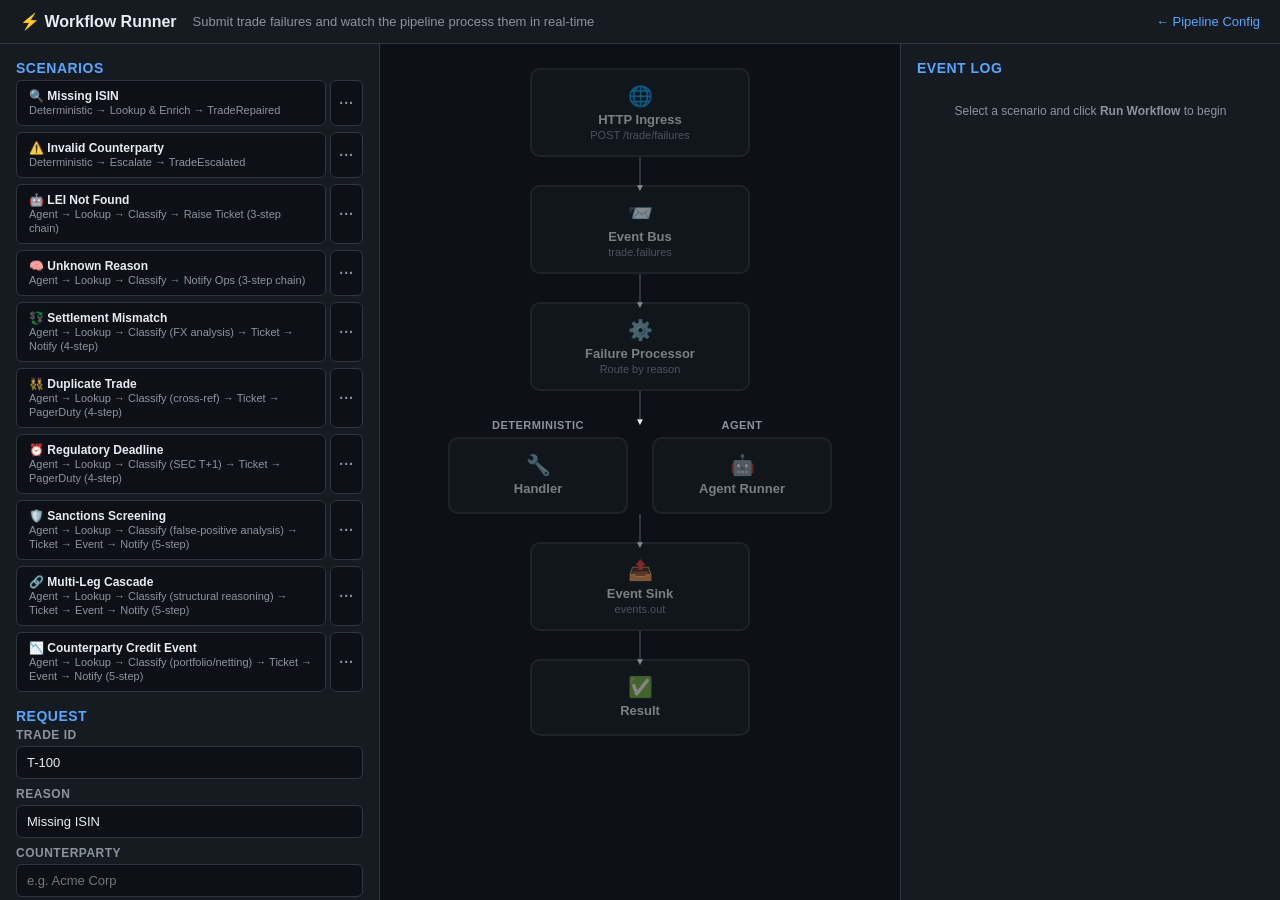
==== commit 19002b24: "Add scenarios configuration and workflow management functionality - Introduced a new JSON file `scen" ====
--- a/agent-app/src/main/resources/webroot/workflow.html
+++ b/agent-app/src/main/resources/webroot/workflow.html
@@ -269,641 +269,6 @@
     </div>
   </div>
 
-  <script>
-    // ── Bootstrap: resolve pipeline config UI link ────────────────────
-    fetch('/workflow/api/config')
-      .then(r => r.json())
-      .then(cfg => {
-        const port = cfg.pipelineUiPort || 8081;
-        const link = document.getElementById('pipelineConfigLink');
-        link.href = window.location.protocol + '//' + window.location.hostname + ':' + port + '/ui/';
-      })
-      .catch(() => { /* leave href=#, link simply won't navigate */ });
-
-    // ── State ────────────────────────────────────────────────────────
-    let running = false;
-    let eventSource = null;
-    let runCounter = 0;
-
-    const scenarios = {
-      'missing-isin':    { tradeId: 'T-100', reason: 'Missing ISIN',
-                           counterparty: 'Nomura Securities', instrument: 'Toyota Motor 3.5% 2028', notional: '10000000', currency: 'JPY', settlementDate: '2026-03-05', book: 'TKY-FI', altIds: '' },
-      'invalid-cpty':    { tradeId: 'T-200', reason: 'Invalid Counterparty',
-                           counterparty: 'UNKNOWN_ENTITY', instrument: 'US Treasury 10Y Note', notional: '25000000', currency: 'USD', settlementDate: '2026-03-04', book: 'NYC-GOV', altIds: '' },
-      'lei-not-found':   { tradeId: 'T-300', reason: 'LEI not found',
-                           counterparty: 'Silverlake Capital', instrument: 'Silverlake 5Y CDS', notional: '5000000', currency: 'USD', settlementDate: '2026-03-06', book: 'NYC-CR', altIds: '' },
-      'unknown':         { tradeId: 'T-400', reason: 'Suspicious pattern',
-                           counterparty: 'Deutsche Bank AG', instrument: 'EUR/USD FX Forward', notional: '15000000', currency: 'EUR', settlementDate: '2026-03-07', book: 'LDN-FX', altIds: '' },
-      'amount-mismatch': { tradeId: 'T-500', reason: 'Settlement amount mismatch',
-                           counterparty: 'BNP Paribas', instrument: 'Airbus SE 2.75% 2030', notional: '8000000', currency: 'EUR', settlementDate: '2026-03-04', book: 'PAR-FI', altIds: '' },
-      'duplicate':       { tradeId: 'T-600', reason: 'Possible duplicate trade',
-                           counterparty: 'Goldman Sachs', instrument: 'Apple Inc 3.25% 2029', notional: '12000000', currency: 'USD', settlementDate: '2026-03-05', book: 'NYC-IG', altIds: '' },
-      'regulatory':      { tradeId: 'T-700', reason: 'Regulatory T+1 deadline at risk',
-                           counterparty: 'Morgan Stanley', instrument: 'MSFT Equity Swap', notional: '20000000', currency: 'USD', settlementDate: '2026-03-04', book: 'NYC-EQ', altIds: '' },
-      'sanctions':       { tradeId: 'T-800', reason: 'OFAC sanctions screening flag on counterparty',
-                           counterparty: 'Meridian Trading FZE', instrument: 'Meridian 5Y CDS', notional: '5000000', currency: 'USD', settlementDate: '2026-03-04', book: 'LDN-EM', altIds: '' },
-      'cascade':         { tradeId: 'T-900', reason: 'Linked trade cascade failure on swap leg',
-                           counterparty: 'Global Bank AG', instrument: 'EUR IRS 10Y Pay Fixed', notional: '50000000', currency: 'EUR', settlementDate: '2026-03-05', book: 'FFT-RATES', altIds: '' },
-      'credit-event':    { tradeId: 'T-1000', reason: 'Counterparty credit downgrade detected',
-                           counterparty: 'Sterling & Hart Capital', instrument: 'Portfolio (4 positions)', notional: '19800000', currency: 'USD', settlementDate: '2026-03-04', book: 'LDN-CR', altIds: '' },
-    };
-
-    // ── Scenario popup ───────────────────────────────────────────────
-    function buildPayload(key) {
-      const s = scenarios[key];
-      if (!s) return {};
-      const p = {};
-      if (s.tradeId)       p.tradeId       = s.tradeId;
-      if (s.reason)        p.reason        = s.reason;
-      if (s.counterparty)  p.counterparty  = s.counterparty;
-      if (s.instrument)    p.instrument    = s.instrument;
-      if (s.notional)      p.notional      = s.notional;
-      if (s.currency)      p.currency      = s.currency;
-      if (s.settlementDate) p.settlementDate = s.settlementDate;
-      if (s.book)          p.book          = s.book;
-      if (s.altIds)        p.altIds        = s.altIds;
-      return p;
-    }
-
-    function toggleScenarioMenu(e, key) {
-      e.stopPropagation();
-      const popup = document.getElementById('scenarioPopup');
-      const btn = e.currentTarget;
-      const row = btn.closest('.scenario-row');
-      const s = scenarios[key];
-      const label = row.querySelector('.scenario-label').textContent;
-
-      // position popup below the row
-      const rect = row.getBoundingClientRect();
-      const panelRect = row.closest('.control-panel').getBoundingClientRect();
-      popup.style.top  = (rect.bottom - panelRect.top + row.closest('.control-panel').scrollTop + 4) + 'px';
-      popup.style.left = '0';
-      popup.style.right = '0';
-
-      if (popup.style.display !== 'none' && popup.dataset.key === key) {
-        closeScenarioPopup(); return;
-      }
-      popup.dataset.key = key;
-
-      const payload = buildPayload(key);
-      const json = JSON.stringify(payload, null, 2);
-      const curl = 'curl -s -X POST http://localhost:8080/trade/failures \\\n'
-                 + '  -H \'content-type: application/json\' \\\n'
-                 + '  -d \'' + JSON.stringify(payload) + "'";
-
-      document.getElementById('scenarioPopupTitle').textContent = label.replace(/^[^\w]+/, '').trim();
-      document.getElementById('scenarioPopupCode').textContent = curl + '\n\n# Payload\n' + json;
-      popup.style.display = 'block';
-    }
-
-    function closeScenarioPopup() {
-      document.getElementById('scenarioPopup').style.display = 'none';
-    }
-
-    function copyScenarioPopup() {
-      const text = document.getElementById('scenarioPopupCode').textContent;
-      navigator.clipboard.writeText(text).then(() => {
-        const btn = document.querySelector('.scenario-popup-copy');
-        btn.textContent = 'Copied!';
-        setTimeout(() => btn.textContent = 'Copy', 1500);
-      });
-    }
-
-    // close popup when clicking outside
-    document.addEventListener('click', e => {
-      const popup = document.getElementById('scenarioPopup');
-      if (!popup.contains(e.target) && !e.target.classList.contains('scenario-menu-btn')) {
-        closeScenarioPopup();
-      }
-    });
-
-    // ── Scenario loader ──────────────────────────────────────────────
-    function loadScenario(key) {
-      const s = scenarios[key];
-      if (!s) return;
-      document.getElementById('tradeId').value = s.tradeId;
-      document.getElementById('reason').value = s.reason;
-      document.getElementById('counterparty').value = s.counterparty || '';
-      document.getElementById('instrument').value = s.instrument || '';
-      document.getElementById('notional').value = s.notional || '';
-      document.getElementById('currency').value = s.currency || '';
-      document.getElementById('settlementDate').value = s.settlementDate || '';
-      document.getElementById('book').value = s.book || '';
-      document.getElementById('altIds').value = s.altIds || '';
-      // highlight the clicked button
-      document.querySelectorAll('.scenario-btn').forEach(b => b.style.borderColor = '');
-      event.currentTarget.style.borderColor = 'var(--accent)';
-    }
-
-    // ── View Trade XML ──────────────────────────────────────────────
-    async function viewTradeXml() {
-      const tradeId = document.getElementById('tradeId').value.trim();
-      if (!tradeId) { alert('Enter a Trade ID first'); return; }
-      try {
-        const res = await fetch('/workflow/api/trade/' + encodeURIComponent(tradeId));
-        if (!res.ok) {
-          alert('No trade XML found for ' + tradeId);
-          return;
-        }
-        const xml = await res.text();
-        document.getElementById('xmlTitle').textContent = 'Trade XML \u2014 ' + tradeId;
-        document.getElementById('xmlContent').innerHTML = highlightXml(xml);
-        document.getElementById('xmlOverlay').classList.add('visible');
-      } catch (e) {
-        alert('Error fetching trade XML: ' + e.message);
-      }
-    }
-
-    function highlightXml(xml) {
-      // tokenise then highlight — avoids regex passes clobbering each other
-      const esc = c => c.replace(/&/g,'&amp;').replace(/</g,'&lt;').replace(/>/g,'&gt;').replace(/"/g,'&quot;');
-      const CLR_TAG  = '#58a6ff'; // cyan  — tag names
-      const CLR_ATTR = '#7ee787'; // green — attribute names
-      const CLR_VAL  = '#f0883e'; // orange — attribute values
-      const CLR_CMT  = '#8b949e'; // grey  — comments
-      const CLR_HDR  = '#8b949e'; // grey  — <?xml ...?>
-
-      let out = '';
-      let i = 0;
-      while (i < xml.length) {
-        // XML comment
-        if (xml.startsWith('<!--', i)) {
-          const end = xml.indexOf('-->', i);
-          const cmtEnd = end < 0 ? xml.length : end + 3;
-          out += '<span style="color:' + CLR_CMT + '">' + esc(xml.substring(i, cmtEnd)) + '</span>';
-          i = cmtEnd; continue;
-        }
-        // Processing instruction <?...?>
-        if (xml.startsWith('<?', i)) {
-          const end = xml.indexOf('?>', i);
-          const piEnd = end < 0 ? xml.length : end + 2;
-          out += '<span style="color:' + CLR_HDR + '">' + esc(xml.substring(i, piEnd)) + '</span>';
-          i = piEnd; continue;
-        }
-        // Tag (opening, closing, self-closing)
-        if (xml[i] === '<') {
-          const end = xml.indexOf('>', i);
-          if (end < 0) { out += esc(xml.substring(i)); break; }
-          const raw = xml.substring(i, end + 1);
-          // parse tag: name + attributes
-          const m = raw.match(/^<(\/?)([\w:\-]+)([\s\S]*?)(\/?)>$/);
-          if (m) {
-            const slash1 = m[1], tagName = m[2], attrStr = m[3], slash2 = m[4];
-            out += '&lt;' + esc(slash1)
-              + '<span style="color:' + CLR_TAG + '">' + esc(tagName) + '</span>';
-            // highlight attributes
-            if (attrStr) {
-              out += attrStr.replace(/([\w:\-]+)\s*=\s*"([^"]*)"/g, function(_, name, val) {
-                return ' <span style="color:' + CLR_ATTR + '">' + esc(name) + '</span>'
-                  + '=<span style="color:' + CLR_VAL + '">&quot;' + esc(val) + '&quot;</span>';
-              }).replace(/([\w:\-]+)\s*=\s*'([^']*)'/g, function(_, name, val) {
-                return ' <span style="color:' + CLR_ATTR + '">' + esc(name) + '</span>'
-                  + '=<span style="color:' + CLR_VAL + '">&#39;' + esc(val) + '&#39;</span>';
-              });
-            }
-            out += esc(slash2) + '&gt;';
-          } else {
-            out += esc(raw);
-          }
-          i = end + 1; continue;
-        }
-        // Text content
-        const next = xml.indexOf('<', i);
-        const textEnd = next < 0 ? xml.length : next;
-        out += esc(xml.substring(i, textEnd));
-        i = textEnd;
-      }
-      return out;
-    }
-
-    // ── Reset ────────────────────────────────────────────────────────
-    function resetAll() {
-      if (eventSource) { eventSource.close(); eventSource = null; }
-      running = false;
-      document.getElementById('runBtn').disabled = false;
-      document.getElementById('runBtn').textContent = '▶ Run Workflow';
-      document.getElementById('runBtn').classList.remove('running');
-      document.getElementById('summaryBar').style.display = 'none';
-      // reset stages
-      document.querySelectorAll('.stage-node').forEach(n => {
-        n.className = 'stage-node idle';
-        const det = n.querySelector('.stage-detail');
-        if (det) det.textContent = det.dataset.default || det.textContent;
-      });
-      document.querySelectorAll('.flow-arrow').forEach(a => a.className = 'flow-arrow');
-      document.querySelectorAll('.branch-label').forEach(l => l.className = 'branch-label');
-      document.getElementById('agent-sub-steps').innerHTML = '';
-      // save defaults
-      saveDefaults();
-      // reset event log
-      document.getElementById('eventLog').innerHTML =
-        '<div style="color:var(--muted);font-size:12px;padding:20px 0;text-align:center;">' +
-        'Select a scenario and click <b>Run Workflow</b> to begin</div>';
-    }
-
-    function saveDefaults() {
-      document.querySelectorAll('.stage-detail').forEach(d => {
-        if (!d.dataset.default) d.dataset.default = d.textContent;
-      });
-    }
-    saveDefaults();
-
-    // ── Stage updates ────────────────────────────────────────────────
-    function setStage(id, state, detail) {
-      const node = document.getElementById('stage-' + id);
-      if (!node) return;
-      node.className = 'stage-node ' + state;
-      if (detail) {
-        const det = node.querySelector('.stage-detail');
-        if (det) det.textContent = detail;
-      }
-    }
-
-    function setArrow(id, state) {
-      const arrow = document.getElementById('arrow-' + id);
-      if (arrow) arrow.className = 'flow-arrow ' + state;
-    }
-
-    function setBranchLabel(branch, state) {
-      const label = document.getElementById('label-' + branch);
-      if (label) label.className = 'branch-label ' + state;
-    }
-
-    function addAgentSubStep(title, state, reasoning) {
-      const container = document.getElementById('agent-sub-steps');
-      const arrow = document.createElement('div');
-      arrow.className = 'flow-arrow ' + (state === 'done' ? 'done' : 'active');
-      arrow.style.height = '18px';
-      container.appendChild(arrow);
-
-      const step = document.createElement('div');
-      step.className = 'sub-step ' + state;
-      const titleDiv = document.createElement('div');
-      titleDiv.className = 'sub-step-title';
-      titleDiv.textContent = title;
-      step.appendChild(titleDiv);
-      if (reasoning) {
-        const reasonDiv = document.createElement('div');
-        reasonDiv.className = 'sub-step-reasoning';
-        reasonDiv.textContent = '"' + reasoning + '"';
-        step.appendChild(reasonDiv);
-      }
-      container.appendChild(step);
-      return step;
-    }
-
-    function startIterationGroup(stepLabel) {
-      const container = document.getElementById('agent-sub-steps');
-      const group = document.createElement('div');
-      group.className = 'iteration-group';
-      group.id = 'iter-group-' + stepLabel;
-      const label = document.createElement('div');
-      label.className = 'iteration-label';
-      label.textContent = stepLabel;
-      group.appendChild(label);
-      container.appendChild(group);
-      return group;
-    }
-
-    function addSubStepToGroup(group, title, state, reasoning) {
-      const arrow = document.createElement('div');
-      arrow.className = 'flow-arrow ' + (state === 'done' ? 'done' : 'active');
-      arrow.style.height = '14px';
-      group.appendChild(arrow);
-
-      const step = document.createElement('div');
-      step.className = 'sub-step ' + state;
-      const titleDiv = document.createElement('div');
-      titleDiv.className = 'sub-step-title';
-      titleDiv.textContent = title;
-      step.appendChild(titleDiv);
-      if (reasoning) {
-        const reasonDiv = document.createElement('div');
-        reasonDiv.className = 'sub-step-reasoning';
-        reasonDiv.textContent = '"' + reasoning + '"';
-        step.appendChild(reasonDiv);
-      }
-      group.appendChild(step);
-      return step;
-    }
-
-    // ── Event log ────────────────────────────────────────────────────
-    function logEvent(stage, title, detail, cssClass) {
-      const log = document.getElementById('eventLog');
-      // remove placeholder
-      if (log.querySelector('div[style]')) log.innerHTML = '';
-
-      const entry = document.createElement('div');
-      entry.className = 'event-entry stage-' + (cssClass || stage);
-
-      const time = new Date().toLocaleTimeString('en-GB', { hour12: false, fractionalSecondDigits: 3 });
-      entry.innerHTML =
-        '<span class="event-time">' + time + '</span>' +
-        '<div class="event-stage">' + escapeHtml(title) + '</div>' +
-        (detail ? '<div class="event-data">' + escapeHtml(detail) + '</div>' : '');
-      log.appendChild(entry);
-      entry.scrollIntoView({ behavior: 'smooth', block: 'end' });
-    }
-
-    /** Log a rich reasoning entry with a blockquote and action arrow */
-    function logReasoning(stepLabel, reasoning, toolName) {
-      const log = document.getElementById('eventLog');
-      if (log.querySelector('div[style]')) log.innerHTML = '';
-
-      const entry = document.createElement('div');
-      entry.className = 'event-entry stage-reasoning';
-      const time = new Date().toLocaleTimeString('en-GB', { hour12: false, fractionalSecondDigits: 3 });
-      entry.innerHTML =
-        '<span class="event-time">' + time + '</span>' +
-        '<div class="event-stage">🧠 ' + escapeHtml(stepLabel) + ' — LLM Reasoning</div>' +
-        '<div class="reasoning-quote">' + escapeHtml(reasoning || 'Deciding next action…') + '</div>' +
-        '<div class="reasoning-action"><span class="action-arrow">→</span> Calls <b>' + escapeHtml(toolName) + '</b></div>';
-      log.appendChild(entry);
-      entry.scrollIntoView({ behavior: 'smooth', block: 'end' });
-    }
-
-    /** Log a rich tool result entry with key/value summary and expandable JSON */
-    function logToolResult(toolName, toolIcon, toolResult) {
-      const log = document.getElementById('eventLog');
-      if (log.querySelector('div[style]')) log.innerHTML = '';
-
-      const entry = document.createElement('div');
-      entry.className = 'event-entry stage-tool';
-      const time = new Date().toLocaleTimeString('en-GB', { hour12: false, fractionalSecondDigits: 3 });
-
-      // Build key-value summary from top-level fields
-      let summaryHtml = '';
-      const skipKeys = new Set(['status']);
-      const summaryKeys = Object.keys(toolResult).filter(k => !skipKeys.has(k) && typeof toolResult[k] !== 'object').slice(0, 4);
-      for (const key of summaryKeys) {
-        summaryHtml += '<div class="tool-kv"><span class="tool-key">' + escapeHtml(key) + ':</span><span class="tool-val">' + escapeHtml(String(toolResult[key])) + '</span></div>';
-      }
-
-      const detailId = 'detail-' + Date.now() + '-' + Math.random().toString(36).slice(2, 6);
-      entry.innerHTML =
-        '<span class="event-time">' + time + '</span>' +
-        '<div class="event-stage">' + toolIcon + ' ' + escapeHtml(toolName) + ' → ' + escapeHtml(toolResult.status || 'ok') + '</div>' +
-        (summaryHtml ? '<div class="tool-summary">' + summaryHtml + '</div>' : '') +
-        '<button class="tool-detail-toggle" onclick="document.getElementById(\'' + detailId + '\').classList.toggle(\'expanded\')">show full result</button>' +
-        '<div class="tool-detail-json" id="' + detailId + '">' + escapeHtml(JSON.stringify(toolResult, null, 2)) + '</div>';
-      log.appendChild(entry);
-      entry.scrollIntoView({ behavior: 'smooth', block: 'end' });
-    }
-
-    function escapeHtml(s) {
-      return String(s).replace(/&/g,'&amp;').replace(/</g,'&lt;').replace(/>/g,'&gt;');
-    }
-
-    // ── Run workflow ─────────────────────────────────────────────────
-    async function runWorkflow() {
-      if (running) return;
-      running = true;
-      runCounter++;
-      const runId = runCounter;
-
-      const btn = document.getElementById('runBtn');
-      btn.disabled = true;
-      btn.textContent = '⏳ Running…';
-      btn.classList.add('running');
-
-      // reset diagram
-      document.querySelectorAll('.stage-node').forEach(n => n.className = 'stage-node idle');
-      document.querySelectorAll('.flow-arrow').forEach(a => a.className = 'flow-arrow');
-      document.querySelectorAll('.branch-label').forEach(l => l.className = 'branch-label');
-      document.getElementById('agent-sub-steps').innerHTML = '';
-      document.getElementById('summaryBar').style.display = 'none';
-      document.getElementById('eventLog').innerHTML = '';
-
-      const tradeId = document.getElementById('tradeId').value.trim() || 'T-100';
-      const reason = document.getElementById('reason').value.trim() || 'Missing ISIN';
-      const counterparty = document.getElementById('counterparty').value.trim();
-      const instrument = document.getElementById('instrument').value.trim();
-      const notional = document.getElementById('notional').value.trim();
-      const currency = document.getElementById('currency').value.trim();
-      const settlementDate = document.getElementById('settlementDate').value.trim();
-      const book = document.getElementById('book').value.trim();
-      const altIds = document.getElementById('altIds').value.trim();
-
-      const payload = { tradeId, reason };
-      if (counterparty) payload.counterparty = counterparty;
-      if (instrument) payload.instrument = instrument;
-      if (notional) payload.notional = notional;
-      if (currency) payload.currency = currency;
-      if (settlementDate) payload.settlementDate = settlementDate;
-      if (book) payload.book = book;
-      if (altIds) payload.altIds = altIds;
-
-      // ── Step 1: HTTP send ──────────────────────────────────────
-      logEvent('http', 'HTTP Request', 'POST /trade/failures\n' + JSON.stringify(payload, null, 2));
-      setStage('http', 'active', 'Sending POST…');
-      setArrow('1', 'active');
-      await sleep(400);
-
-      // ── Connect SSE for domain events ──────────────────────────
-      if (eventSource) eventSource.close();
-      eventSource = new EventSource('/workflow/api/events?tradeId=' + encodeURIComponent(tradeId));
-      eventSource.addEventListener('domain-event', (e) => {
-        try {
-          const evt = JSON.parse(e.data);
-          logEvent('event', '📤 ' + (evt.type || 'Event'), JSON.stringify(evt, null, 2), 'event');
-          setStage('eventsink', 'done', evt.type || 'received');
-          setArrow('4', 'done');
-        } catch (err) { /* ignore */ }
-      });
-      eventSource.addEventListener('stage', (e) => {
-        try {
-          const stage = JSON.parse(e.data);
-          handleStageEvent(stage);
-        } catch (err) { /* ignore */ }
-      });
-
-      // ── Step 2: Send to API ────────────────────────────────────
-      setStage('http', 'done', 'POST sent');
-      setStage('bus', 'active', 'trade.failures');
-      setArrow('1', 'done');
-      logEvent('bus', 'Event Bus Dispatch', 'address: trade.failures', 'bus');
-      await sleep(300);
-
-      setStage('bus', 'done');
-      setArrow('2', 'done');
-      setStage('processor', 'active', 'Routing…');
-      logEvent('processor', 'Failure Processor', 'Evaluating reason: "' + reason + '"', 'processor');
-
-      try {
-        const resp = await fetch('/workflow/api/run', {
-          method: 'POST',
-          headers: { 'Content-Type': 'application/json' },
-          body: JSON.stringify(payload),
-        });
-        const result = await resp.json();
-
-        if (runId !== runCounter) return; // stale run
-
-        // ── Animate based on path ─────────────────────────────────
-        const path = result.path || 'unknown';
-        setStage('processor', 'done', 'Routed → ' + path);
-        setArrow('3', 'done');
-
-        if (path === 'deterministic') {
-          await animateDeterministic(result, reason);
-        } else if (path === 'agent') {
-          await animateAgent(result);
-        }
-
-        // ── Final result ──────────────────────────────────────────
-        setArrow('5', 'done');
-        setStage('result', 'done', result.status === 'ok' ? 'Success' : 'Error');
-        logEvent('result', '✅ Workflow Complete',
-          'Path: ' + path + '\n' + JSON.stringify(result, null, 2), 'result');
-
-        // summary bar
-        showSummary(path, result);
-
-      } catch (err) {
-        setStage('processor', 'error', 'Error');
-        setStage('result', 'error', err.message);
-        logEvent('error', '❌ Error', err.message, 'error');
-      } finally {
-        // close SSE after a short delay to catch late events
-        setTimeout(() => { if (eventSource) { eventSource.close(); eventSource = null; } }, 2000);
-        running = false;
-        btn.disabled = false;
-        btn.textContent = '▶ Run Workflow';
-        btn.classList.remove('running');
-      }
-    }
-
-    // ── Deterministic path animation ─────────────────────────────────
-    async function animateDeterministic(result, reason) {
-      setBranchLabel('deterministic', 'active');
-      const handlerType = reason === 'Missing ISIN' ? 'lookup-enrich' : 'escalate';
-      setStage('handler', 'active', handlerType);
-      logEvent('processor', '🔧 Deterministic Handler', 'type: ' + handlerType + '\nreason: ' + reason, 'processor');
-      await sleep(600);
-
-      setStage('handler', 'done', handlerType);
-      setBranchLabel('deterministic', 'done');
-      setStage('agent', 'skipped');
-      setBranchLabel('agent', '');
-
-      const resultEvent = result.resultEvent;
-      if (resultEvent) {
-        logEvent('event', '📤 ' + (resultEvent.type || 'Event'), JSON.stringify(resultEvent, null, 2), 'event');
-        setStage('eventsink', 'done', resultEvent.type);
-        setArrow('4', 'done');
-      }
-    }
-
-    // ── Agent path animation ─────────────────────────────────────────
-    async function animateAgent(result) {
-      setBranchLabel('agent', 'active');
-      setStage('handler', 'skipped');
-      setBranchLabel('deterministic', '');
-      setStage('agent', 'active', 'Multi-step reasoning…');
-      logEvent('agent', '🤖 Agent Runner',
-        'Forwarded to agent.required — beginning multi-step reasoning chain', 'agent');
-      await sleep(400);
-
-      const trail = result.trail || [];
-      const totalSteps = trail.length || 1;
-
-      for (let i = 0; i < trail.length; i++) {
-        const entry = trail[i];
-        const cmd = entry.command || {};
-        const toolResult = entry.toolResult || {};
-        const tool = cmd.tool || 'unknown';
-        const reasoning = cmd.reasoning || '';
-        const stop = cmd.stop;
-        const stepLabel = 'Step ' + (i + 1) + '/' + totalSteps;
-
-        const toolIcon = tool.startsWith('data.') ? '🔎'
-          : tool.startsWith('case.classify') ? '🏷️'
-          : tool.startsWith('case.raise') ? '🎫'
-          : tool.startsWith('comms.') ? '📣'
-          : '🔧';
-
-        // Create a visual iteration group in the flow diagram
-        const group = startIterationGroup(stepLabel);
-
-        // ── Reasoning phase ──────────────────────────────────
-        setStage('agent', 'active', stepLabel + ': Thinking…');
-        addSubStepToGroup(group, '🧠 Reasoning', 'active', reasoning);
-        logReasoning(stepLabel, reasoning, tool);
-        await sleep(600);
-
-        // Mark reasoning done
-        group.querySelectorAll('.sub-step').forEach(s => s.className = 'sub-step done');
-
-        // ── Tool execution phase ─────────────────────────────
-        setStage('agent', 'active', stepLabel + ': ' + tool);
-        addSubStepToGroup(group, toolIcon + ' ' + tool, 'active');
-        logToolResult(tool, toolIcon, toolResult);
-        await sleep(500);
-
-        // Mark tool done, mark iteration group done
-        group.querySelectorAll('.sub-step').forEach(s => s.className = 'sub-step done');
-        group.querySelectorAll('.flow-arrow').forEach(a => {
-          if (!a.className.includes('done')) a.className += ' done';
-        });
-        group.classList.add('done');
-
-        // ── Continue / Stop indicator ────────────────────────
-        if (!stop && i < trail.length - 1) {
-          logEvent('agent', '⏩ ' + stepLabel + ' complete — iterating',
-            'stop=false — agent feeds context forward and re-enters the reasoning loop', 'continue');
-          await sleep(250);
-        }
-      }
-
-      // If no trail, fall back to simple animation
-      if (trail.length === 0) {
-        addAgentSubStep('🧠 LLM Decision', 'done');
-        addAgentSubStep('🔧 Tool Call', 'done');
-      }
-
-      // Finalize
-      document.querySelectorAll('#agent-sub-steps .sub-step').forEach(s => s.className = 'sub-step done');
-      document.querySelectorAll('#agent-sub-steps .flow-arrow').forEach(a => {
-        if (!a.className.includes('done')) a.className += ' done';
-      });
-      setStage('agent', 'done', totalSteps + ' step' + (totalSteps > 1 ? 's' : '') + ' complete');
-      setBranchLabel('agent', 'done');
-      setArrow('4', 'done');
-      const lastResult = trail.length > 0 ? trail[trail.length - 1].toolResult : result.result;
-      setStage('eventsink', 'done', lastResult?.type || lastResult?.status || 'done');
-    }
-
-    // ── Handle stage SSE events ──────────────────────────────────────
-    function handleStageEvent(stage) {
-      const name = stage.stage || '';
-      const detail = stage.detail || '';
-      if (name === 'received' || name === 'dispatching') {
-        logEvent('bus', '📡 ' + name, detail, 'bus');
-      } else if (name === 'completed') {
-        logEvent('result', '✅ Pipeline ' + name, detail, 'result');
-      } else if (name === 'error') {
-        logEvent('error', '❌ Pipeline error', detail, 'error');
-      }
-    }
-
-    function showSummary(path, result) {
-      const bar = document.getElementById('summaryBar');
-      bar.style.display = 'flex';
-      document.getElementById('summaryText').textContent =
-        'Completed in ' + (result.resultEvent?.type || result.result?.status || 'ok');
-      const badge = document.getElementById('summaryPath');
-      badge.textContent = path;
-      badge.className = 'path-badge path-' + path;
-    }
-
-    function closeOverlay() {
-      document.getElementById('responseOverlay').classList.remove('visible');
-    }
-
-    function sleep(ms) { return new Promise(r => setTimeout(r, ms)); }
-
-    // pre-select first scenario
-    loadScenario('missing-isin');
-  </script>
+  <script src="workflow.js"></script>
 </body>
 </html>
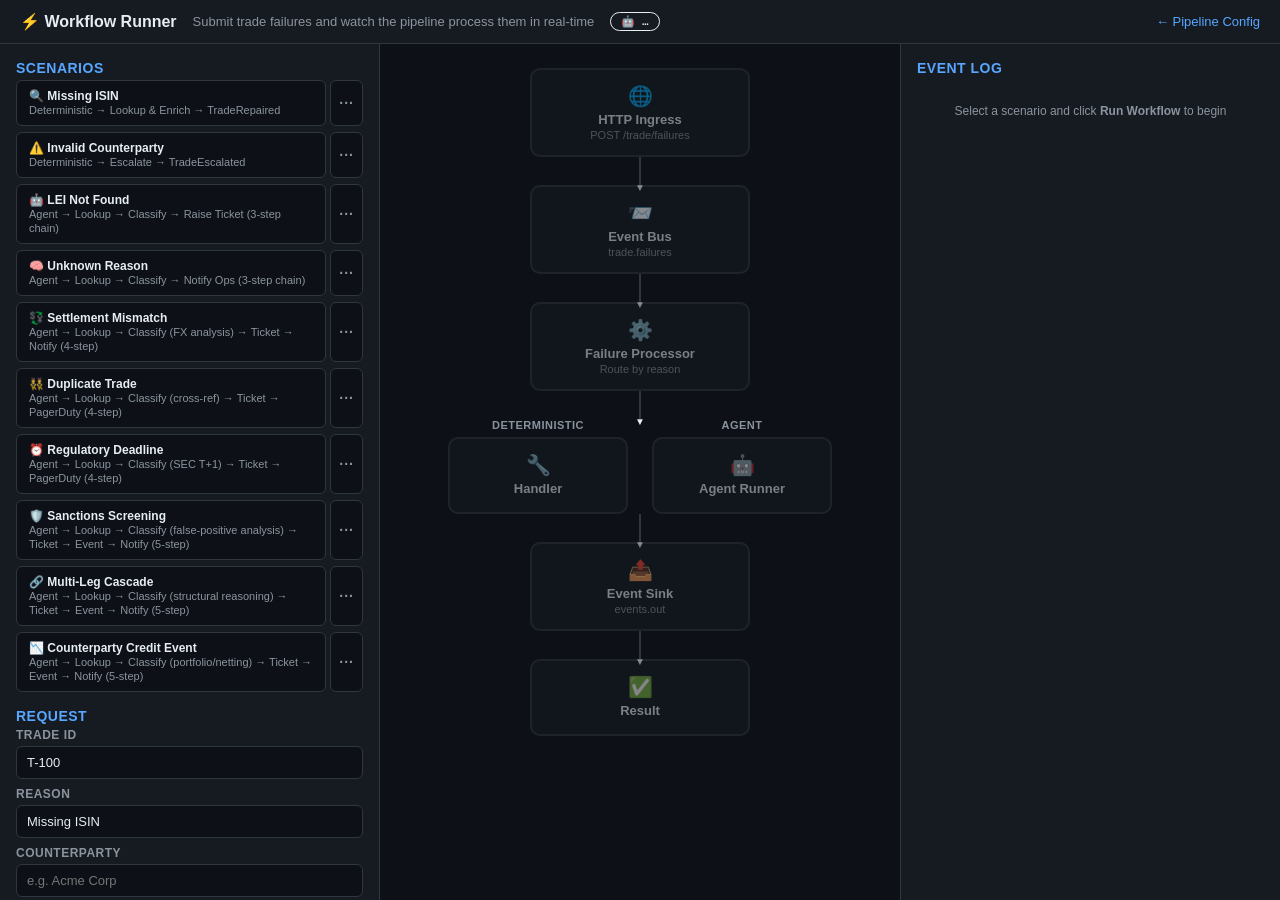
==== commit 9e0adebe: "feat: integrate LLM type and model display in workflow UI" ====
--- a/agent-app/src/main/resources/webroot/workflow.html
+++ b/agent-app/src/main/resources/webroot/workflow.html
@@ -5,6 +5,7 @@
   <meta name="viewport" content="width=device-width, initial-scale=1.0">
   <title>Workflow Runner — vertx5-mcp</title>
   <link rel="stylesheet" href="workflow.css">
+  <script src="workflow.js"></script>
 </head>
 <body>
   <div class="app">
@@ -12,6 +13,7 @@
     <header>
       <h1>⚡ Workflow Runner</h1>
       <span class="subtitle">Submit trade failures and watch the pipeline process them in real-time</span>
+      <span id="llmBadge" class="llm-badge">🤖 …</span>
       <span class="subtitle" style="margin-left:auto;">
         <a id="pipelineConfigLink" href="#" style="color:var(--accent);text-decoration:none;">← Pipeline Config</a>
       </span>
@@ -235,6 +237,7 @@
           <div class="stage-icon">✅</div>
           <div class="stage-title">Result</div>
           <div class="stage-detail" id="stage-result-detail"></div>
+          <div class="result-steps" id="result-steps" style="display:none;"></div>
         </div>
       </div>
     </div>
@@ -269,6 +272,5 @@
     </div>
   </div>
 
-  <script src="workflow.js"></script>
 </body>
 </html>
--- a/agent-app/src/main/resources/webroot/workflow.css
+++ b/agent-app/src/main/resources/webroot/workflow.css
@@ -17,6 +17,11 @@
   border-bottom: 1px solid var(--border); display: flex; align-items: center; gap: 16px; }
 header h1 { font-size: 16px; font-weight: 600; }
 header .subtitle { color: var(--muted); font-size: 13px; }
+.llm-badge {
+  font-size: 11px; font-family: 'SF Mono','Cascadia Code','Fira Code',monospace;
+  padding: 2px 10px; border-radius: 20px; border: 1px solid;
+  white-space: nowrap; transition: color .3s, background .3s, border-color .3s;
+}
 
 /* ── Left Panel: Control ────────────────────────────────────── */
 .control-panel { background: var(--surface); border-right: 1px solid var(--border);
@@ -208,3 +213,20 @@
 .summary-bar .path-badge { padding: 2px 8px; border-radius: 4px; font-weight: 600; font-size: 11px; }
 .summary-bar .path-deterministic { background: rgba(210,153,34,0.2); color: var(--orange); }
 .summary-bar .path-agent { background: rgba(188,140,255,0.2); color: var(--purple); }
+
+/* ── Result node step list ─────────────────────────────────── */
+.result-steps { margin-top: 8px; border-top: 1px solid var(--border);
+  padding-top: 6px; text-align: left; display: flex; flex-direction: column; gap: 4px; }
+.result-step { display: flex; align-items: flex-start; gap: 6px; font-size: 11px; }
+.result-step-num { color: var(--muted); font-size: 9px; font-weight: 700;
+  min-width: 14px; padding-top: 2px; text-align: right; flex-shrink: 0; }
+.result-step-icon { font-size: 12px; flex-shrink: 0; line-height: 1.4; }
+.result-step-body { flex: 1; min-width: 0; }
+.result-step-tool { font-weight: 600; font-size: 11px;
+  font-family: 'SF Mono','Cascadia Code','Fira Code',monospace; color: var(--text); }
+.result-step-reasoning { color: var(--purple); font-size: 10px; margin-top: 2px;
+  line-height: 1.4; font-style: italic; }
+.result-step-summary { color: var(--muted); font-size: 10px; margin-top: 1px; line-height: 1.3; }
+.result-step-detail { color: #c9d1d9; font-size: 10px; margin-top: 2px; line-height: 1.5; }
+.result-step-ok { color: var(--green); font-size: 11px; font-weight: 700;
+  flex-shrink: 0; padding-top: 2px; }
